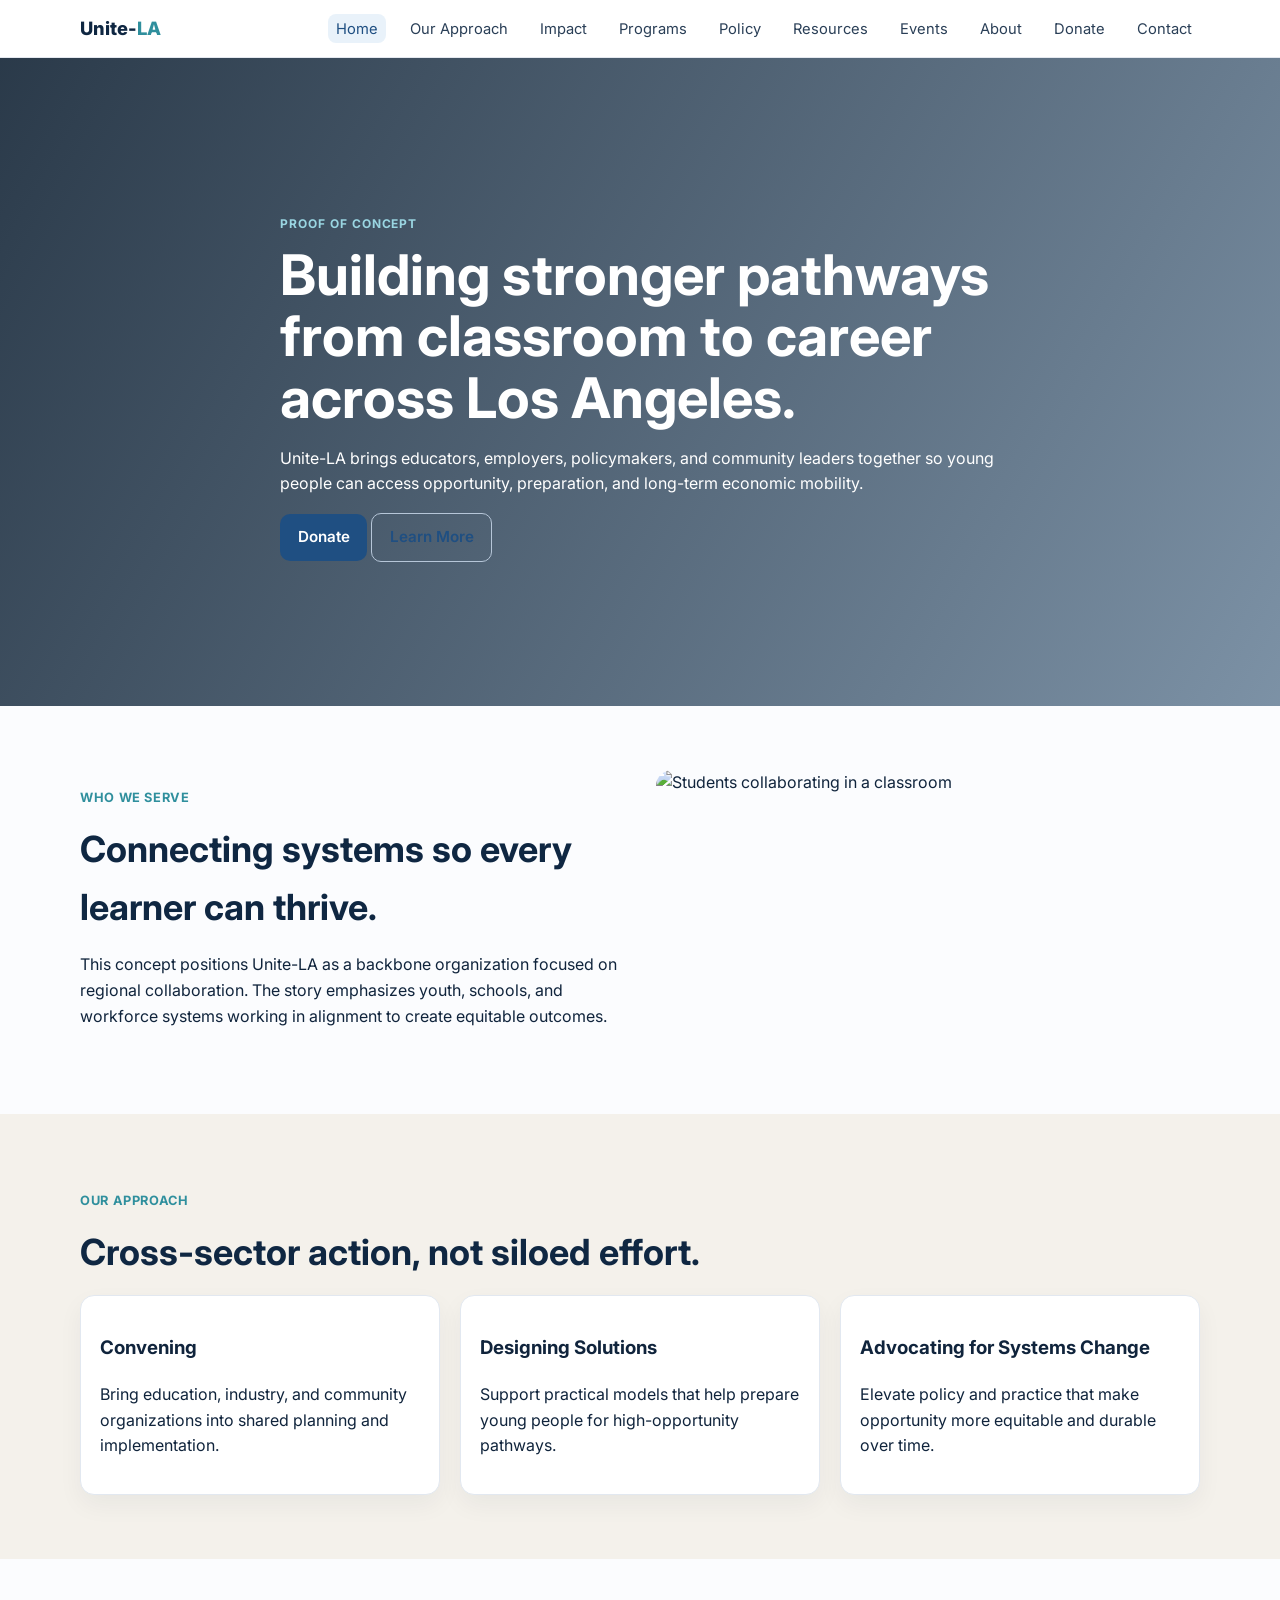
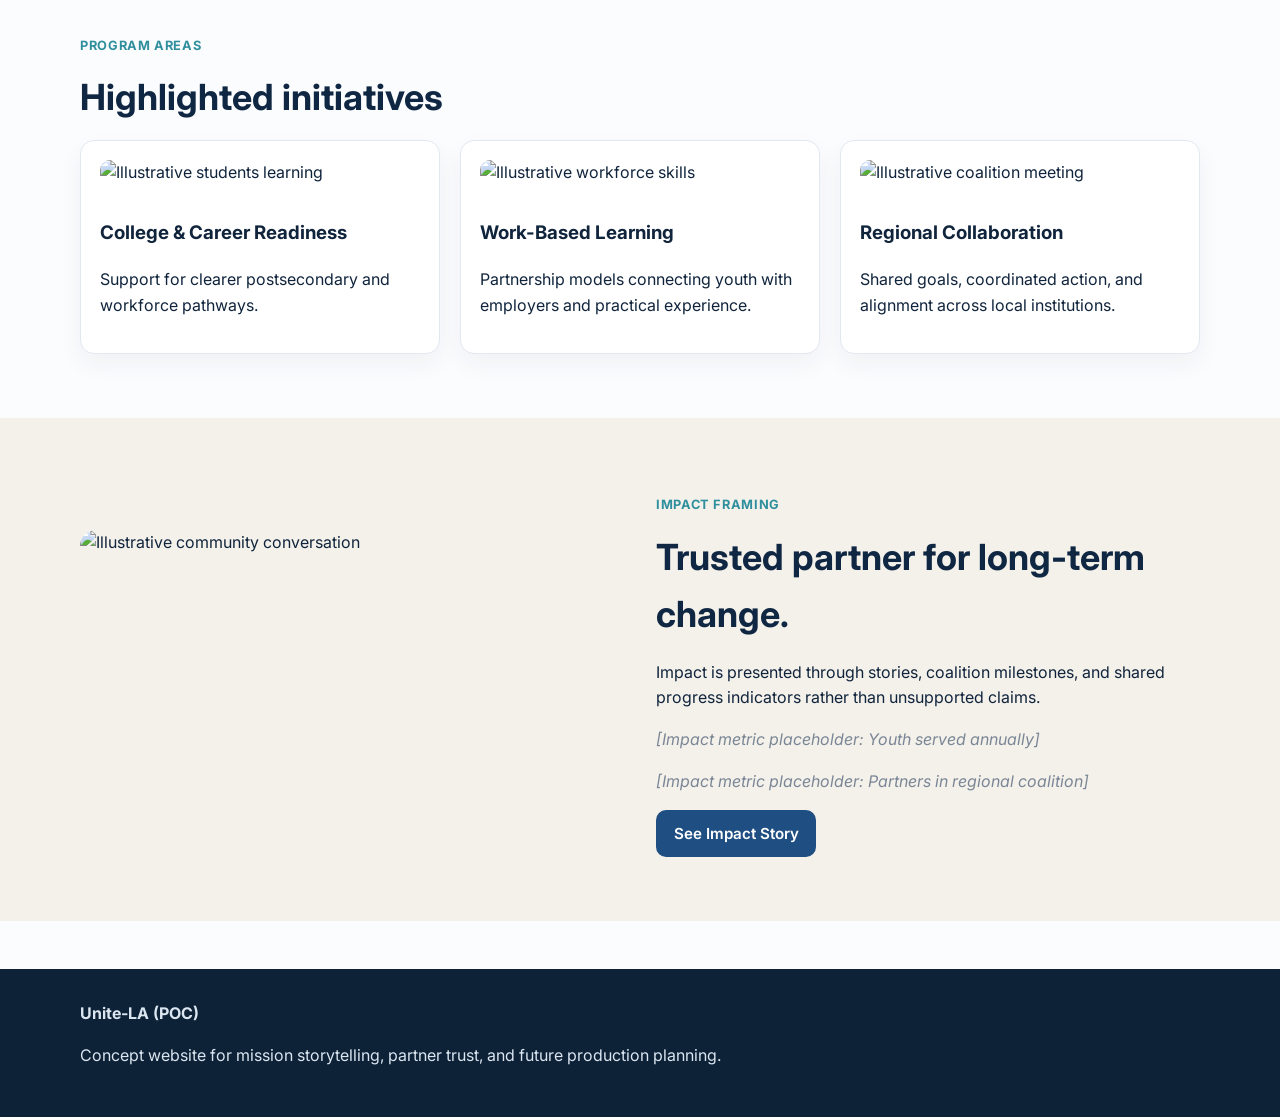
==== index.html @ 8a62d7e9 "Create Unite-LA modern nonprofit website proof of concept" ====
<!doctype html>
<html lang="en">
<head>
  <meta charset="UTF-8" />
  <meta name="viewport" content="width=device-width, initial-scale=1.0" />
  <title>Unite-LA | Proof of Concept</title>
  <link rel="preconnect" href="https://fonts.googleapis.com">
  <link rel="preconnect" href="https://fonts.gstatic.com" crossorigin>
  <link href="https://fonts.googleapis.com/css2?family=Inter:wght@400;600;700;800&display=swap" rel="stylesheet">
  <link rel="stylesheet" href="styles.css" />
</head>
<body>
<header>
  <div class="container nav-wrap">
    <a class="brand" href="index.html">Unite-<span>LA</span></a>
    <nav><ul>
      <li><a class="active" href="index.html">Home</a></li><li><a href="approach.html">Our Approach</a></li><li><a href="impact.html">Impact</a></li>
      <li><a href="programs.html">Programs</a></li><li><a href="policy.html">Policy</a></li><li><a href="resources.html">Resources</a></li>
      <li><a href="events.html">Events</a></li><li><a href="about.html">About</a></li><li><a href="donate.html">Donate</a></li><li><a href="contact.html">Contact</a></li>
    </ul></nav>
  </div>
</header>

<section class="hero" style="background-image:url('https://images.unsplash.com/photo-1529390079861-591de354faf5?auto=format&fit=crop&w=1600&q=80')">
  <div class="container hero-content">
    <p class="kicker">Proof of Concept</p>
    <h1>Building stronger pathways from classroom to career across Los Angeles.</h1>
    <p>Unite-LA brings educators, employers, policymakers, and community leaders together so young people can access opportunity, preparation, and long-term economic mobility.</p>
    <p><a class="btn btn-primary" href="donate.html">Donate</a> <a class="btn btn-outline" href="approach.html">Learn More</a></p>
  </div>
</section>

<section>
  <div class="container split">
    <div>
      <p class="eyebrow">Who We Serve</p>
      <h2>Connecting systems so every learner can thrive.</h2>
      <p>This concept positions Unite-LA as a backbone organization focused on regional collaboration. The story emphasizes youth, schools, and workforce systems working in alignment to create equitable outcomes.</p>
    </div>
    <img src="https://images.unsplash.com/photo-1523240795612-9a054b0db644?auto=format&fit=crop&w=1200&q=80" alt="Students collaborating in a classroom" />
  </div>
</section>

<section class="section-muted">
  <div class="container">
    <p class="eyebrow">Our Approach</p>
    <h2>Cross-sector action, not siloed effort.</h2>
    <div class="grid grid-3">
      <article class="card"><h3>Convening</h3><p>Bring education, industry, and community organizations into shared planning and implementation.</p></article>
      <article class="card"><h3>Designing Solutions</h3><p>Support practical models that help prepare young people for high-opportunity pathways.</p></article>
      <article class="card"><h3>Advocating for Systems Change</h3><p>Elevate policy and practice that make opportunity more equitable and durable over time.</p></article>
    </div>
  </div>
</section>

<section>
  <div class="container">
    <p class="eyebrow">Program Areas</p>
    <h2>Highlighted initiatives</h2>
    <div class="grid grid-3">
      <article class="card"><img src="https://images.unsplash.com/photo-1513258496099-48168024aec0?auto=format&fit=crop&w=900&q=80" alt="Illustrative students learning"><h3>College & Career Readiness</h3><p>Support for clearer postsecondary and workforce pathways.</p></article>
      <article class="card"><img src="https://images.unsplash.com/photo-1498050108023-c5249f4df085?auto=format&fit=crop&w=900&q=80" alt="Illustrative workforce skills"><h3>Work-Based Learning</h3><p>Partnership models connecting youth with employers and practical experience.</p></article>
      <article class="card"><img src="https://images.unsplash.com/photo-1573164713714-d95e436ab8d6?auto=format&fit=crop&w=900&q=80" alt="Illustrative coalition meeting"><h3>Regional Collaboration</h3><p>Shared goals, coordinated action, and alignment across local institutions.</p></article>
    </div>
  </div>
</section>

<section class="section-muted">
  <div class="container split">
    <img src="https://images.unsplash.com/photo-1531206715517-5c0ba140b2b8?auto=format&fit=crop&w=1200&q=80" alt="Illustrative community conversation" />
    <div>
      <p class="eyebrow">Impact Framing</p>
      <h2>Trusted partner for long-term change.</h2>
      <p>Impact is presented through stories, coalition milestones, and shared progress indicators rather than unsupported claims.</p>
      <p class="placeholder">[Impact metric placeholder: Youth served annually]</p>
      <p class="placeholder">[Impact metric placeholder: Partners in regional coalition]</p>
      <a class="btn btn-primary" href="impact.html">See Impact Story</a>
    </div>
  </div>
</section>

<footer>
  <div class="container">
    <strong>Unite-LA (POC)</strong>
    <p>Concept website for mission storytelling, partner trust, and future production planning.</p>
  </div>
</footer>
</body>
</html>
---- styles.css ----
:root {
  --navy: #0f2742;
  --blue: #1f4f82;
  --teal: #2f8f9d;
  --sand: #f4f1eb;
  --ink: #10243c;
}
* { box-sizing: border-box; }
body {
  margin: 0;
  font-family: Inter, system-ui, -apple-system, Segoe UI, Roboto, sans-serif;
  color: var(--ink);
  line-height: 1.6;
  background: #fbfcfe;
}
a { color: inherit; text-decoration: none; }
.container { width: min(1120px, 92vw); margin: 0 auto; }
header {
  position: sticky; top: 0; z-index: 20;
  background: rgba(255,255,255,.95); backdrop-filter: blur(8px);
  border-bottom: 1px solid #e4e8ef;
}
.nav-wrap { display:flex; align-items:center; justify-content:space-between; padding: .85rem 0; }
.brand { font-weight: 800; font-size: 1.15rem; color: var(--navy); }
.brand span { color: var(--teal); }
nav ul { margin:0; padding:0; list-style:none; display:flex; gap:1rem; flex-wrap:wrap; }
nav a { font-size: .92rem; color:#2a3f57; padding:.35rem .5rem; border-radius:8px; }
nav a:hover, nav a.active { background:#e9f2fa; color: var(--blue); }
.btn {
  display:inline-block; padding:.72rem 1.1rem; border-radius: 10px;
  font-weight: 600; font-size:.95rem; transition:.2s ease;
}
.btn-primary { background: var(--blue); color:#fff; }
.btn-primary:hover { background:#173f68; }
.btn-outline { border:1px solid #b6c6d8; color: var(--blue); }
.btn-outline:hover { background:#eef4fb; }
.hero {
  min-height: 60vh; display:grid; align-items:end;
  background-size:cover; background-position:center;
  position:relative; color:#fff;
}
.hero::before {
  content:""; position:absolute; inset:0;
  background: linear-gradient(120deg, rgba(8,26,44,.86), rgba(20,58,93,.55));
}
.hero-content { position:relative; padding:5rem 0 4rem; max-width: 720px; }
.kicker { text-transform:uppercase; letter-spacing:.08em; font-size:.75rem; font-weight:700; color:#9ad6e2; }
h1 { font-size: clamp(2rem, 4.8vw, 3.5rem); line-height:1.1; margin:.5rem 0 1rem; }
h2 { font-size: clamp(1.5rem,3.2vw,2.25rem); margin:0 0 .8rem; color:var(--navy); }
section { padding: 4rem 0; }
.section-muted { background: var(--sand); }
.grid { display:grid; gap:1.25rem; }
.grid-3 { grid-template-columns: repeat(auto-fit, minmax(220px,1fr)); }
.grid-2 { grid-template-columns: repeat(auto-fit, minmax(280px,1fr)); }
.card {
  background:#fff; border:1px solid #e2e8f0; border-radius:14px;
  padding:1.2rem; box-shadow: 0 10px 24px rgba(15,39,66,.05);
}
.card img { width:100%; height:170px; object-fit:cover; border-radius:10px; margin-bottom:.9rem; }
.eyebrow { color:var(--teal); font-weight:700; font-size:.8rem; letter-spacing:.05em; text-transform:uppercase; }
.split { display:grid; gap:2rem; grid-template-columns:repeat(auto-fit,minmax(300px,1fr)); align-items:center; }
.split img { width:100%; border-radius:16px; min-height:280px; object-fit:cover; }
.diagram-step { border-left: 3px solid var(--teal); padding-left: 1rem; margin-bottom:1rem; }
.placeholder { color:#7a8695; font-style: italic; }
footer { background:#0d2137; color:#dbe6f1; padding:2rem 0; margin-top:3rem; }
footer a { color:#dbe6f1; }
form { display:grid; gap:.8rem; }
input, textarea, select {
  width:100%; padding:.7rem .8rem; border:1px solid #c9d4e2; border-radius:9px; font:inherit;
}
@media (max-width: 740px){
  .nav-wrap { flex-direction:column; align-items:flex-start; gap:.8rem; }
}
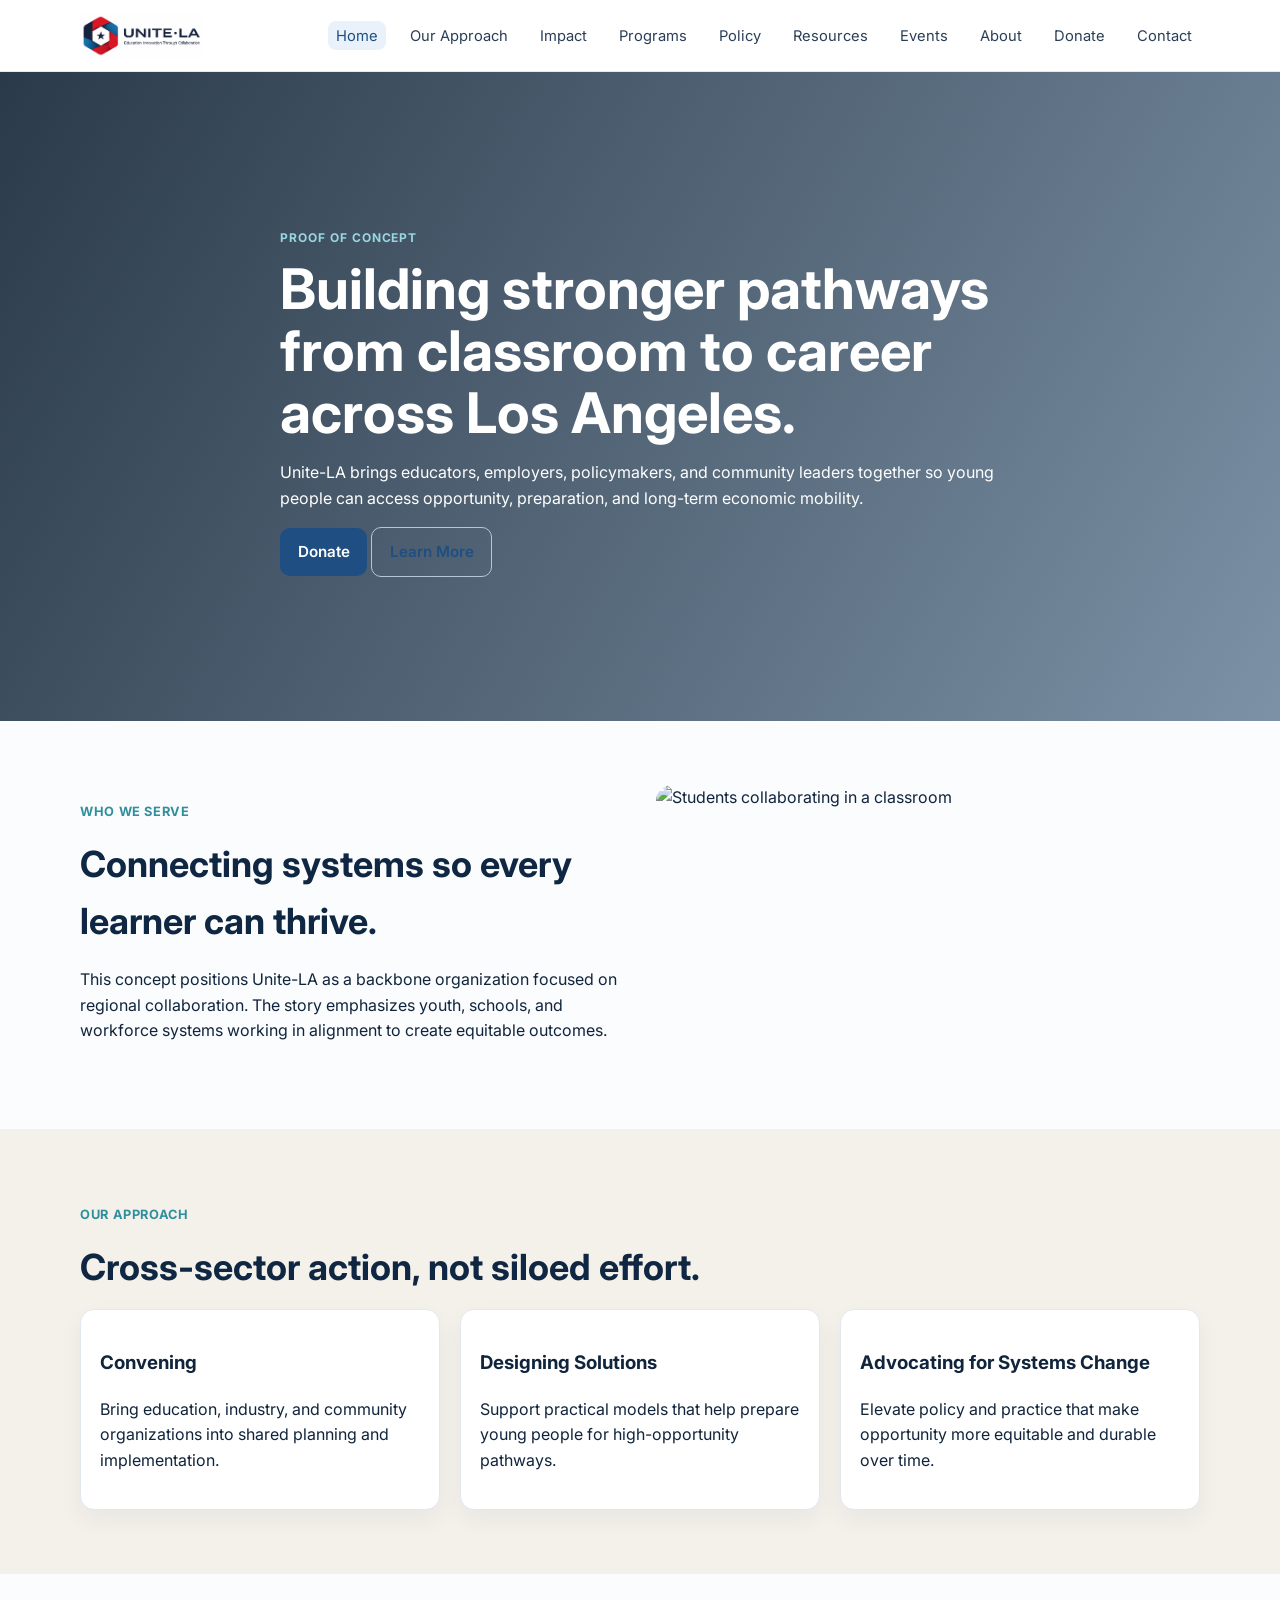
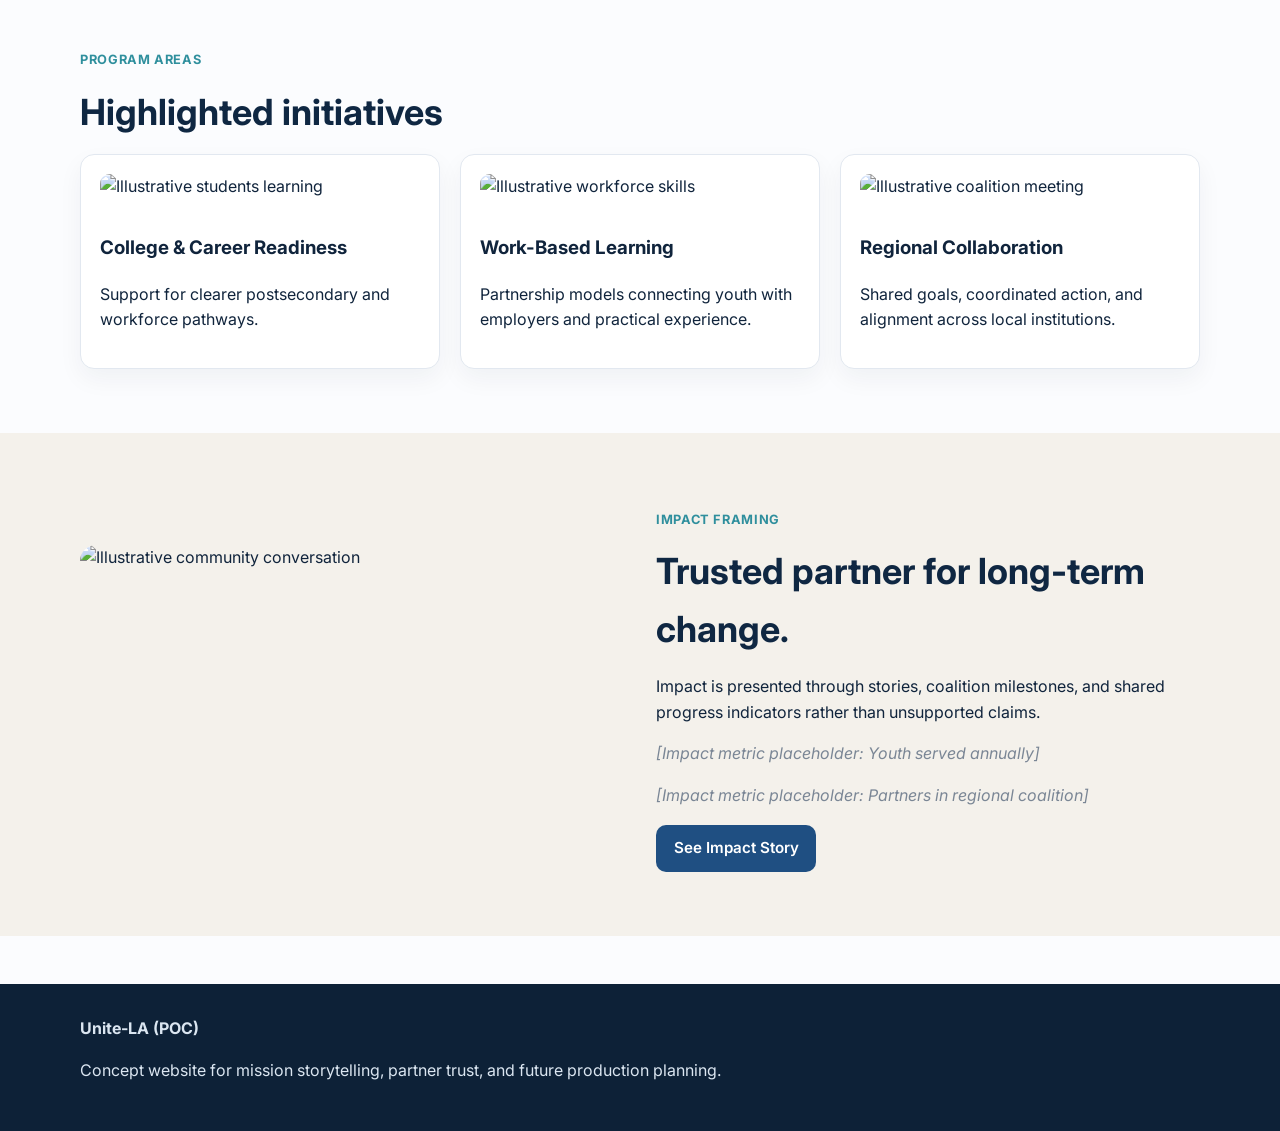
==== commit f7a9a297: "Replace navbar text branding with Unite LA logo" ====
--- a/index.html
+++ b/index.html
@@ -12,7 +12,7 @@
 <body>
 <header>
   <div class="container nav-wrap">
-    <a class="brand" href="index.html">Unite-<span>LA</span></a>
+    <a class="brand" href="index.html"><img src='Unite LA.png' alt='Unite LA logo'></a>
     <nav><ul>
       <li><a class="active" href="index.html">Home</a></li><li><a href="approach.html">Our Approach</a></li><li><a href="impact.html">Impact</a></li>
       <li><a href="programs.html">Programs</a></li><li><a href="policy.html">Policy</a></li><li><a href="resources.html">Resources</a></li>
--- a/styles.css
+++ b/styles.css
@@ -21,8 +21,8 @@
   border-bottom: 1px solid #e4e8ef;
 }
 .nav-wrap { display:flex; align-items:center; justify-content:space-between; padding: .85rem 0; }
-.brand { font-weight: 800; font-size: 1.15rem; color: var(--navy); }
-.brand span { color: var(--teal); }
+.brand { display:inline-flex; align-items:center; color: var(--navy); }
+.brand img { display:block; height: 44px; width: auto; }
 nav ul { margin:0; padding:0; list-style:none; display:flex; gap:1rem; flex-wrap:wrap; }
 nav a { font-size: .92rem; color:#2a3f57; padding:.35rem .5rem; border-radius:8px; }
 nav a:hover, nav a.active { background:#e9f2fa; color: var(--blue); }
